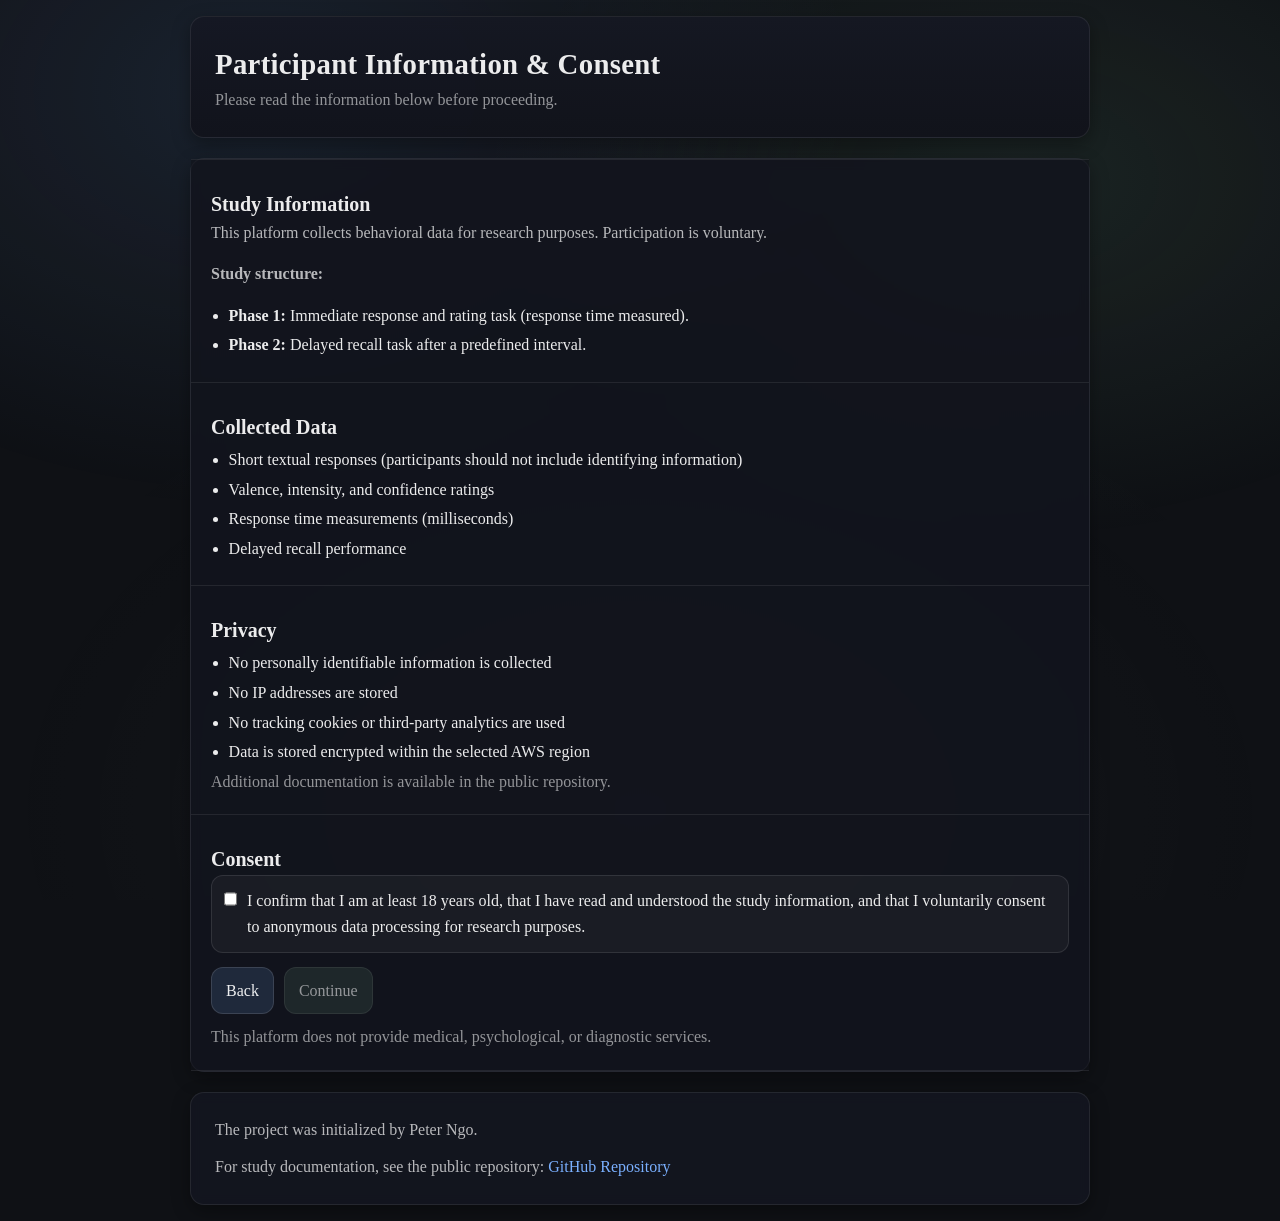
==== study-platform/consent.html @ 5095b18d "feat: add consent.html and consent.js" ====
<!DOCTYPE html>
<html lang="en">
<head>
  <meta charset="UTF-8" />
  <meta http-equiv="X-UA-Compatible" content="IE=edge" />
  <meta name="viewport" content="width=device-width, initial-scale=1.0" />
  <title>Consent – Empirical Research Platform</title>
  <link rel="stylesheet" href="website.css">
</head>

<body>
  <div class="page">

    <header class="header">
      <div class="header-content">
        <div>
          <h1>Participant Information & Consent</h1>
          <p class="muted">
            Please read the information below before proceeding.
          </p>
        </div>
      </div>
    </header>

    <main>
      <section class="card">
        <h2>Study Information</h2>
        <p>
          This platform collects behavioral data for research purposes.
          Participation is voluntary.
        </p>

        <p><strong>Study structure:</strong></p>
        <ul>
          <li><strong>Phase 1:</strong> Immediate response and rating task (response time measured).</li>
          <li><strong>Phase 2:</strong> Delayed recall task after a predefined interval.</li>
        </ul>
      </section>

      <section class="card">
        <h2>Collected Data</h2>
        <ul>
          <li>Short textual responses (participants should not include identifying information)</li>
          <li>Valence, intensity, and confidence ratings</li>
          <li>Response time measurements (milliseconds)</li>
          <li>Delayed recall performance</li>
        </ul>
      </section>

      <section class="card">
        <h2>Privacy</h2>
        <ul>
          <li>No personally identifiable information is collected</li>
          <li>No IP addresses are stored</li>
          <li>No tracking cookies or third-party analytics are used</li>
          <li>Data is stored encrypted within the selected AWS region</li>
        </ul>
        <p class="muted">
          Additional documentation is available in the public repository.
        </p>
      </section>

      <section class="card">
        <h2>Consent</h2>

        <div class="consent-row">
          <input type="checkbox" id="consentCheck" />
          <label for="consentCheck">
            I confirm that I am at least 18 years old, that I have read and understood
            the study information, and that I voluntarily consent to anonymous data processing
            for research purposes.
          </label>
        </div>

        <div style="margin-top: 14px; display: flex; gap: 10px; flex-wrap: wrap;">
          <a class="btn" href="index.html">Back</a>
          <a class="btn btn-primary" id="continueBtn" href="study.html" aria-disabled="true" style="pointer-events: none; opacity: 0.6;">
            Continue
          </a>
        </div>

        <p class="muted" style="margin-top: 10px;">
          This platform does not provide medical, psychological, or diagnostic services.
        </p>
      </section>
    </main>

    <footer>
      <div class="footer-section">
        <p>The project was initialized by Peter Ngo.</p>
        <p>
          For study documentation, see the public repository:
          <a href="https://github.com/stoicfist/LifeRayTheory-public" target="_blank" rel="noopener noreferrer">
            GitHub Repository
          </a>
        </p>
      </div>
    </footer>

  </div>

  <script src="consent.js" defer></script>
</body>
</html>
---- study-platform/website.css ----
/* Allgemeine Einstellungen */
* {
    box-sizing: border-box;
    margin: 0;
    padding: 0;
}

.header-content {
    display: flex;
    align-items: center;
    justify-content: space-between;
}

/* Listenpunkte entfernen */
.no-bullets {
    list-style: none;
    padding: 0;
}

/* =========================
   Research UI polish (dark)
   ========================= */

/* Theme tokens */
:root {
  --bg: #0f1115;
  --panel: #151823;
  --panel-2: #11131b;
  --border: rgba(255, 255, 255, 0.08);
  --text: rgba(255, 255, 255, 0.92);
  --muted: rgba(255, 255, 255, 0.70);
  --subtle: rgba(255, 255, 255, 0.55);
  --link: #7ab0ff;
  --accent: #9ae6b4; /* soft mint */
  --danger: #ff6b6b;

  --shadow: 0 10px 30px rgba(0,0,0,0.45);
  --shadow-soft: 0 6px 18px rgba(0,0,0,0.35);
  --radius: 14px;
}

/* Improve typography */
body {
  background-color: var(--bg);
  color: var(--text);
  line-height: 1.6;
  padding: 16px;
}

/* Subtle background grain (optional, tasteful) */
body::before {
  content: "";
  position: fixed;
  inset: 0;
  pointer-events: none;
  background: radial-gradient(1000px 700px at 20% 10%, rgba(122,176,255,0.12), transparent 60%),
              radial-gradient(900px 600px at 80% 20%, rgba(154,230,180,0.10), transparent 60%),
              radial-gradient(1200px 800px at 50% 90%, rgba(255,255,255,0.04), transparent 60%);
  opacity: 0.9;
  z-index: -1;
}

/* Single-column page wrapper */
.page {
  display: flex;
  flex-direction: column;
  Width: min(900px, 100%);
  margin: 0 auto;
  gap: 20px;
}

/* Panels feel more "card-like" */
.header, main, footer {
  border: 1px solid var(--border);
  border-radius: var(--radius);
  box-shadow: var(--shadow-soft);
  backdrop-filter: blur(6px);
}

.header {
  background: linear-gradient(180deg, rgba(21,24,35,0.95), rgba(17,19,27,0.95));
  padding: 24px;
}

main {
  background: rgba(21,24,35,0.78);
  display: flex;
  flex-direction: column;
  gap: 0;
}

footer {
  background: rgba(21,24,35,0.70);
  padding: 24px;
}

/* Headings */
h1 {
  font-size: 1.8rem;
  letter-spacing: 0.01em;
}
h2 {
  font-size: 1.25rem;
  margin-top: 8px;
}
h3 {
  font-size: 1.05rem;
}

/* Paragraphs */
p {
  color: var(--muted);
}
small, .muted {
  color: var(--subtle);
}

/* Links */
a {
  color: var(--link);
  text-decoration: none;
}
a:hover {
  text-decoration: underline;
}

/* List spacing */
ul {
  margin-left: 1.1rem;
}
li {
  margin: 0.25rem 0;
}

/* Section cards inside main */
.card {
  background: rgba(17,19,27,0.55);
  border: 1px solid var(--border);
  border-radius: calc(var(--radius) - 2px);
  padding: 20px;
  box-shadow: none;
  border-top: none;
  border-left: none;
  border-right: none;
  border-radius: 0;
  transition: transform 120ms ease, box-shadow 120ms ease, border-color 120ms ease;
}
.card:first-child {
  border-top: 1px solid var(--border);
  border-radius: 0;
}
.card:last-child {
  border-radius: 0;
}
.card:hover {
  transform: translateY(-2px);
  box-shadow: var(--shadow-soft);
  border-color: rgba(255,255,255,0.12);
}

.card p {
    margin-bottom: 1rem;
}

.card p:last-child {
    margin-bottom: 0;
}

/* Micro feedback */
:focus-visible {
  outline: 2px solid rgba(122,176,255,0.55);
  outline-offset: 2px;
}

/* Buttons */
.btn {
  display: inline-flex;
  align-items: center;
  justify-content: center;
  gap: 8px;
  padding: 10px 14px;
  border-radius: 12px;
  border: 1px solid rgba(255,255,255,0.12);
  background: rgba(122,176,255,0.14);
  color: var(--text);
  cursor: pointer;
  transition: transform 120ms ease, background 120ms ease, border-color 120ms ease;
  user-select: none;
}
.btn:hover {
  transform: translateY(-1px);
  background: rgba(122,176,255,0.20);
  border-color: rgba(255,255,255,0.18);
}
.btn:active {
  transform: translateY(0px);
}
.btn-primary {
  background: rgba(154,230,180,0.16);
}
.btn-primary:hover {
  background: rgba(154,230,180,0.22);
}

/* Inline "pill" badges */
.pill {
  display: inline-block;
  font-size: 0.85rem;
  padding: 4px 10px;
  border-radius: 999px;
  border: 1px solid rgba(255,255,255,0.12);
  background: rgba(255,255,255,0.06);
  color: var(--muted);
}

/* Consent checkbox row */
.consent-row {
  display: flex;
  gap: 10px;
  align-items: flex-start;
  padding: 12px;
  border-radius: 12px;
  border: 1px solid rgba(255,255,255,0.10);
  background: rgba(255,255,255,0.04);
}
.consent-row input[type="checkbox"] {
  width: 18px;
  height: 18px;
  margin-top: 2px;
  accent-color: #7ab0ff;
}

/* Footer section */
.footer-section {
  display: flex;
  flex-direction: column;
  gap: 12px;
}

/* Minimal TOC navigation (document-style) */
.toc {
  border: 1px solid var(--border);
  border-radius: var(--radius);
  background: rgba(21,24,35,0.70);
  box-shadow: var(--shadow-soft);
  backdrop-filter: blur(6px);
  padding: 10px 14px;
}

.toc-list {
  display: flex;
  flex-wrap: wrap;
  gap: 8px 12px;
}

.toc-list a {
  display: inline-block;
  padding: 4px 8px;
  border-radius: 8px;
  color: var(--muted);
  border: 1px solid transparent;
  transition: color 120ms ease, background-color 120ms ease, border-color 120ms ease;
}

.toc-list a:hover {
  color: var(--text);
  text-decoration: none;
  background: rgba(255,255,255,0.05);
  border-color: var(--border);
}

/* Responsive: keep content readable on small screens */
@media (max-width: 768px) {
  body {
    padding: 12px;
  }

  .page {
    width: 100%;
  }

  h1 {
    font-size: 1.5rem;
  }

  h2 {
    font-size: 1.1rem;
  }

  .toc {
    padding: 10px 12px;
  }

  .toc-list {
    gap: 6px 10px;
  }
}
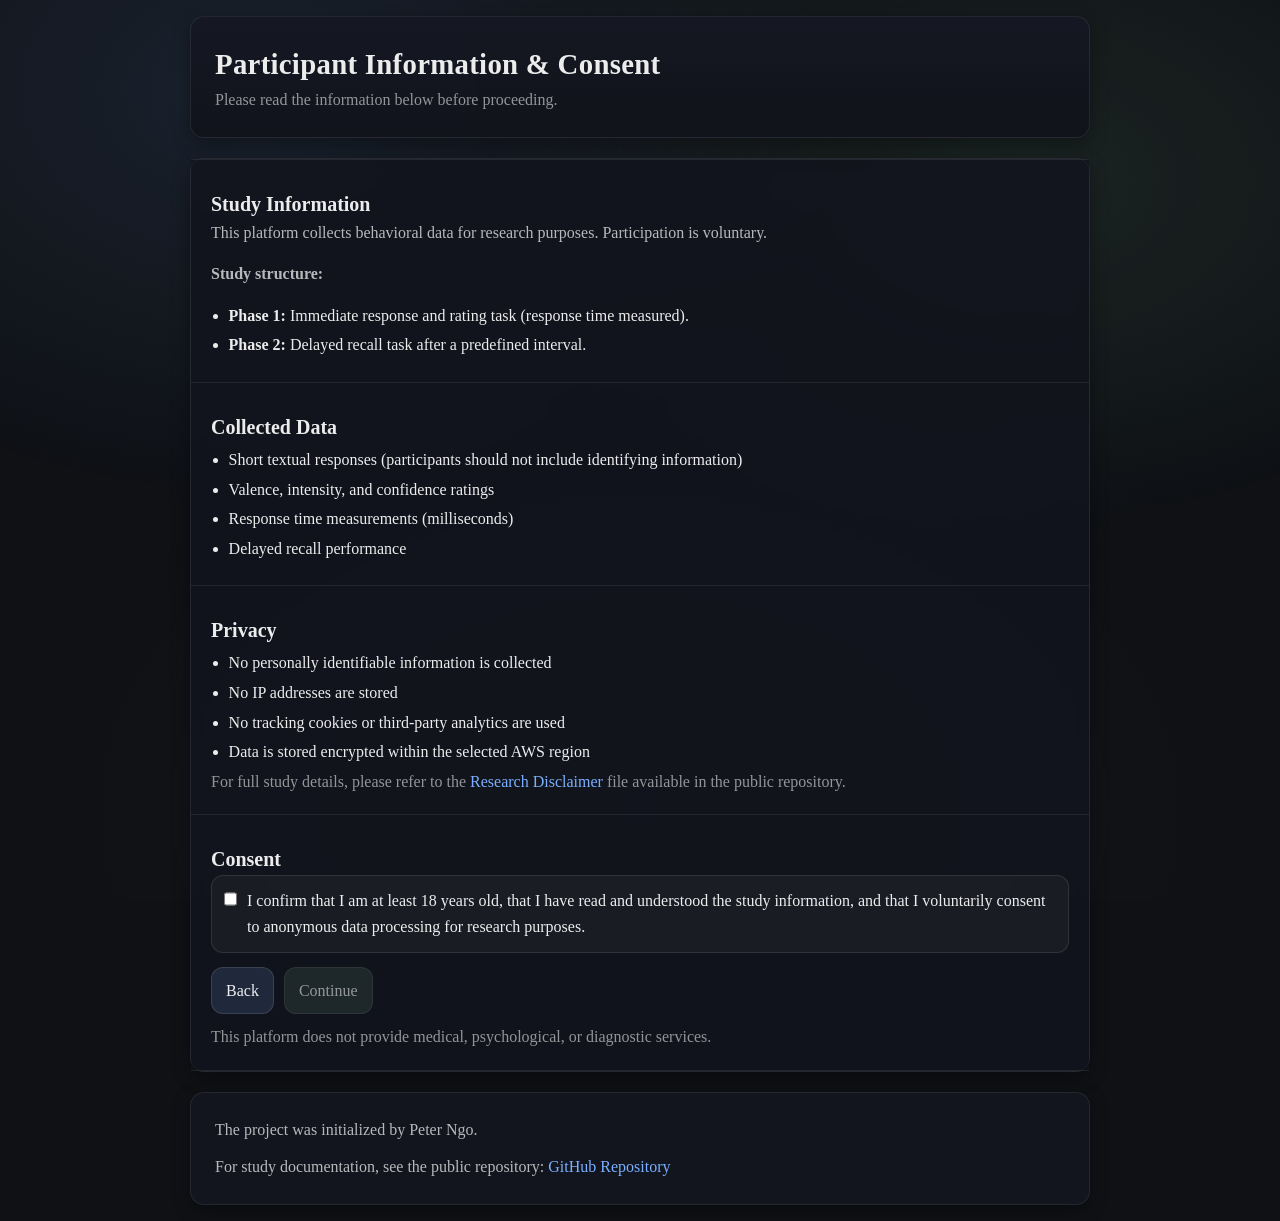
==== commit be6afcc1: "refactor: enhance documentation linking" ====
--- a/study-platform/consent.html
+++ b/study-platform/consent.html
@@ -56,7 +56,9 @@
           <li>Data is stored encrypted within the selected AWS region</li>
         </ul>
         <p class="muted">
-          Additional documentation is available in the public repository.
+          For full study details, please refer to the <a href="https://github.com/stoicfist/LifeRayTheory-public/blob/main/docs/research-disclaimer.md"
+          target="_blank" rel="noopener noreferrer"> Research Disclaimer </a>
+          file available in the public repository.
         </p>
       </section>
 
